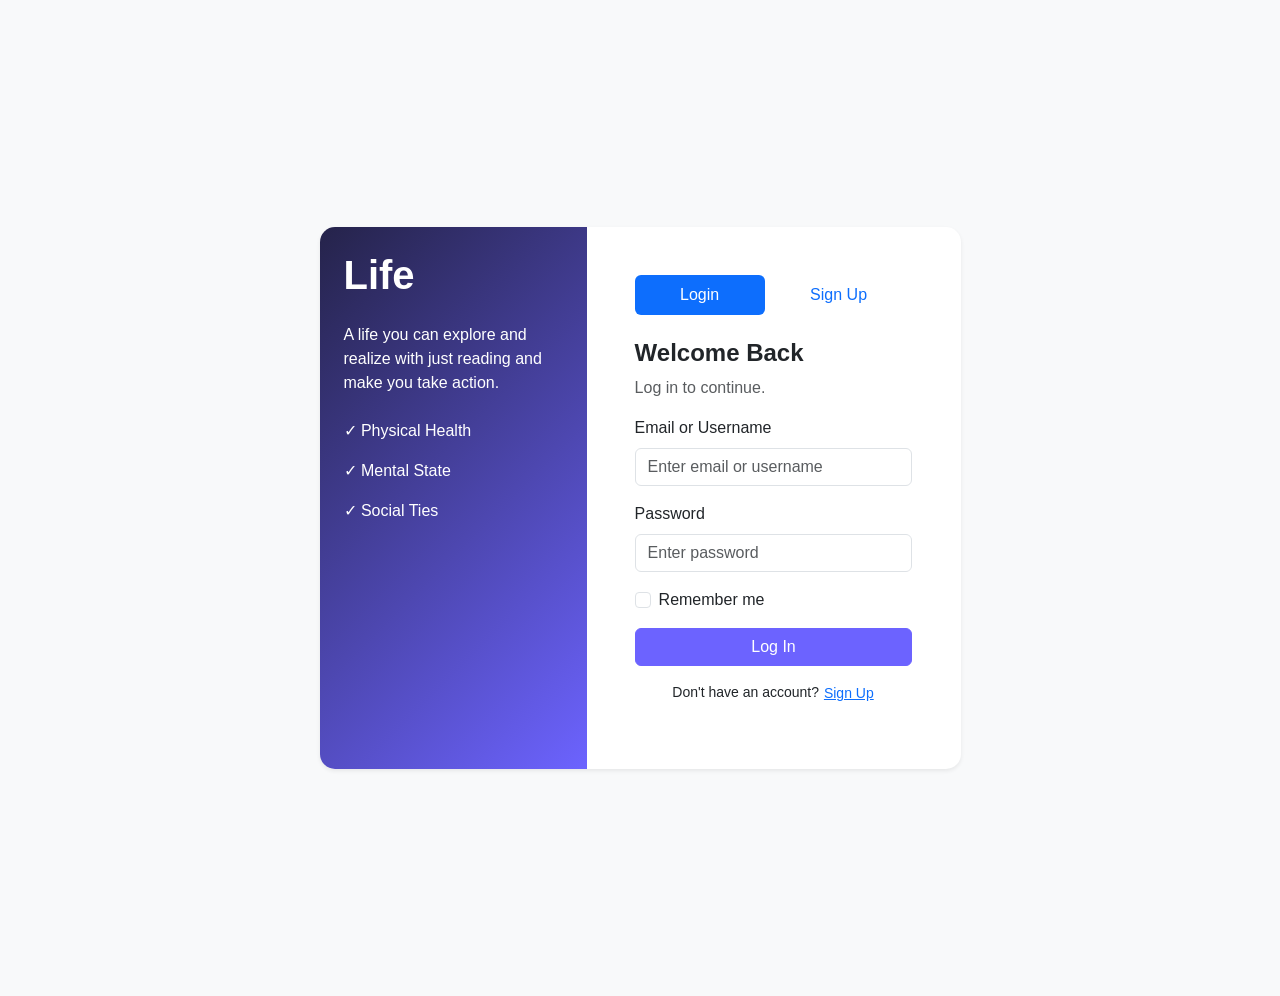
==== index.html @ d4e4fcee "Add files via upload" ====
<!DOCTYPE html>
<html lang="en">
    <head>
        <meta charset="UTF-8">
        <meta name="viewport" content="width=device-width, initial-scale=1.0">

        <title>Life | Login</title>

        <link href="https://cdn.jsdelivr.net/npm/bootstrap@5.3.3/dist/css/bootstrap.min.css" rel="stylesheet">

        <link rel="stylesheet" href="style.css">
    </head>

    <body class="bg-light">

        <main class="container py-5">

            <div class="row justify-content-center align-items-center min-vh-100">

                <div class="col-lg-8 col-xl-7">

                    <div class="card auth-card shadow-sm border-0">

                        <div class="row g-0">

                            <section class="col-md-5 intro-section text-white p-4">

                                <h1 class="fw-bold">Life</h1>

                                <p class="mt-4">A life you can explore and realize with just reading and make you take action.</p>

                                <div class="mt-4">
                                    <p>✓ Physical Health</p>
                                    <p>✓ Mental State</p>
                                    <p>✓ Social Ties</p>
                                </div>

                            </section>

                            <section class="col-md-7 p-4 p-lg-5">

                                <ul class="nav nav-pills nav-fill mb-4">

                                    <li class="nav-item">
                                        <button class="nav-link active"
                                                data-bs-toggle="pill"
                                                data-bs-target="#login">
                                            Login
                                        </button>
                                    </li>

                                    <li class="nav-item">
                                        <button class="nav-link"
                                                data-bs-toggle="pill"
                                                data-bs-target="#signup">
                                            Sign Up
                                        </button>
                                    </li>

                                </ul>


                                <div class="tab-content">

                                    <div class="tab-pane fade show active" id="login">

                                        <h2 class="h4 fw-bold">Welcome Back</h2>

                                        <p class="text-muted">Log in to continue.</p>

                                        <form>

                                            <label class="form-label">Email or Username</label>

                                            <input type="text"
                                                class="form-control mb-3"
                                                placeholder="Enter email or username"
                                                required>

                                            <label class="form-label">Password</label>

                                            <input type="password"
                                                class="form-control mb-3"
                                                placeholder="Enter password"
                                                required>

                                            <div class="form-check mb-3">

                                                <input class="form-check-input"
                                                    type="checkbox"
                                                    id="remember">

                                                <label class="form-check-label" for="remember">Remember me</label>

                                            </div>

                                            <a href="landing.html"
                                            class="btn btn-primary w-100">
                                                Log In</a>

                                        </form>

                                        <p class="text-center mt-3 small">
                                            Don't have an account?
                                            <button class="btn btn-link btn-sm p-0"
                                                    data-bs-toggle="pill"
                                                    data-bs-target="#signup">
                                                Sign Up
                                            </button>
                                        </p>

                                    </div>

                                    <div class="tab-pane fade" id="signup">

                                        <h2 class="h4 fw-bold">Create Account</h2>

                                        <p class="text-muted">Fill out the form below.</p>

                                        <form>

                                            <div class="row">

                                                <div class="col-md-6 mb-3">
                                                    <label class="form-label">
                                                        First Name
                                                    </label>

                                                    <input type="text"
                                                        class="form-control"
                                                        required>
                                                </div>

                                                <div class="col-md-6 mb-3">
                                                    <label class="form-label">
                                                        Last Name
                                                    </label>

                                                    <input type="text"
                                                        class="form-control"
                                                        required>
                                                </div>

                                            </div>


                                            <label class="form-label">Gender</label>

                                            <select class="form-select mb-3" required>

                                                <option selected disabled>Select Gender</option>
                                                <option>Male</option>
                                                <option>Female</option>
                                                <option>Prefer not to say</option>

                                            </select>


                                            <label class="form-label">Email Address</label>

                                            <input type="email"
                                                class="form-control mb-3"
                                                placeholder="name@example.com"
                                                required>


                                            <div class="row">

                                                <div class="col-md-6 mb-3">
                                                    <label class="form-label">
                                                        Password
                                                    </label>

                                                    <input type="password"
                                                        class="form-control"
                                                        required>
                                                </div>

                                                <div class="col-md-6 mb-3">
                                                    <label class="form-label">
                                                        Confirm Password
                                                    </label>

                                                    <input type="password"
                                                        class="form-control"
                                                        required>
                                                </div>

                                            </div>


                                            <div class="form-check mb-3">

                                                <input class="form-check-input"
                                                    type="checkbox"
                                                    id="terms"
                                                    required>

                                                <label class="form-check-label"
                                                    for="terms">
                                                    I agree to the Terms and Conditions.
                                                </label>

                                            </div>


                                            <button type="submit"
                                                    class="btn btn-primary w-100">
                                                Sign Up
                                            </button>

                                        </form>

                                        <p class="text-center mt-3 small">
                                            Already have an account?
                                            <button class="btn btn-link btn-sm p-0"
                                                    data-bs-toggle="pill"
                                                    data-bs-target="#login">
                                                Login
                                            </button>
                                        </p>

                                    </div>
                                </div>
                            </section>
                        </div>
                    </div>
                </div>
            </div>
        </main>

        <script src="https://cdn.jsdelivr.net/npm/bootstrap@5.3.3/dist/js/bootstrap.bundle.min.js">
        </script>

    </body>
</html>
---- style.css ----
:root {
    --primary: #6c63ff;
}

body {
    font-family: Arial, sans-serif;
}

.auth-card {
    overflow: hidden;
    border-radius: 15px;
}

.intro-section {
    background: linear-gradient(135deg, #25234a, var(--primary));
}

.hero {
    background: #f5f6ff;
}

.feature-card {
    border: 0;
    transition: .2s;
}

.feature-card:hover {
    transform: translateY(-5px);
}

.about {
    background: #f8f9fa;
}

.btn-primary {
    background: var(--primary);
    border-color: var(--primary);
}

.btn-primary:hover {
    background: #554dcc;
    border-color: #554dcc;
}

@media (max-width: 767px) {
    .intro-section {
        text-align: center;
    }
}
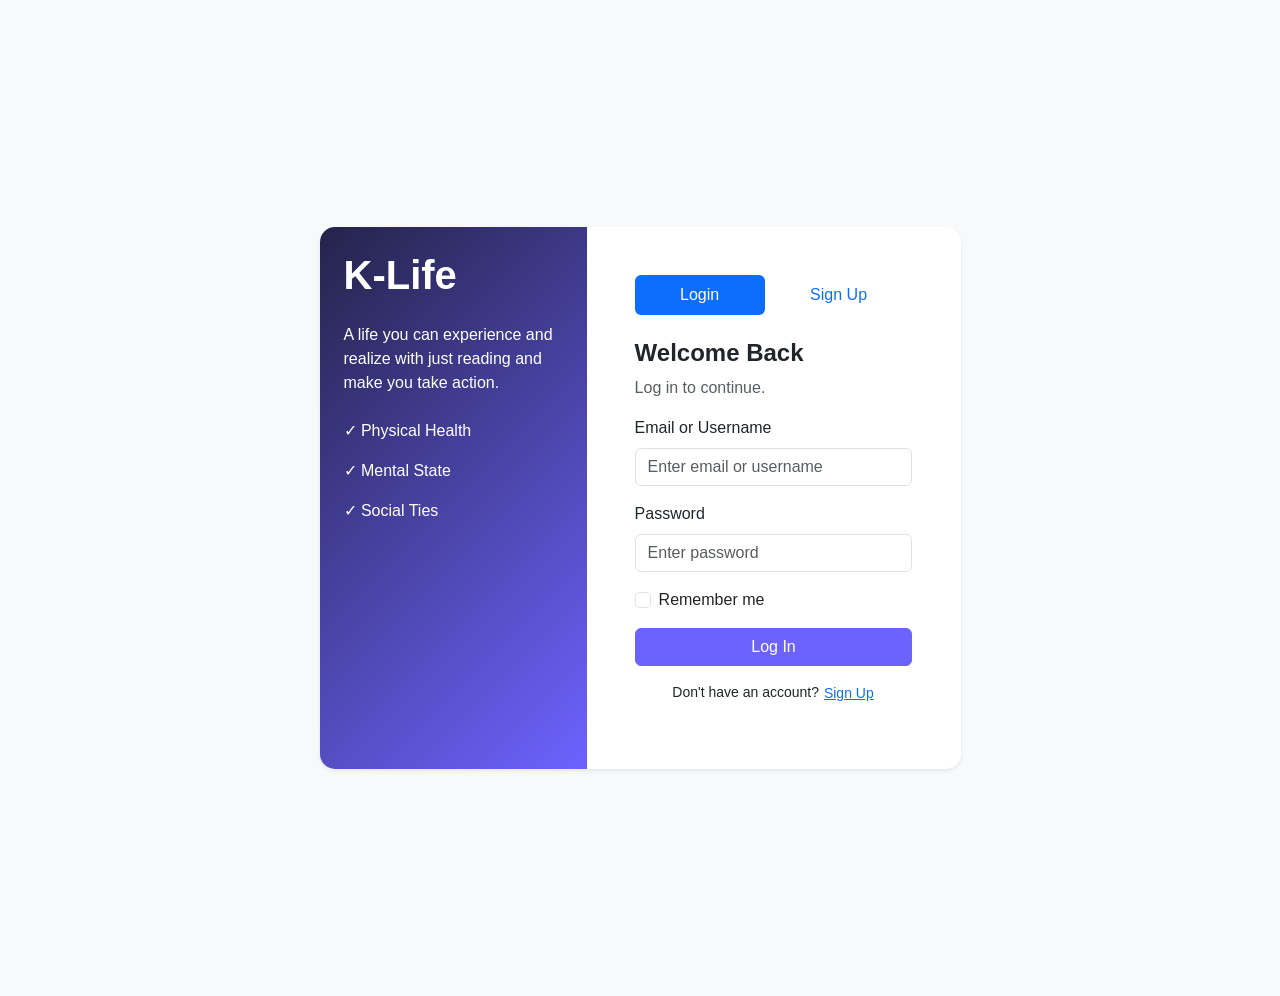
==== commit 84306335: "Update index.html" ====
--- a/index.html
+++ b/index.html
@@ -4,7 +4,7 @@
         <meta charset="UTF-8">
         <meta name="viewport" content="width=device-width, initial-scale=1.0">
 
-        <title>Life | Login</title>
+        <title>K-Life | Login</title>
 
         <link href="https://cdn.jsdelivr.net/npm/bootstrap@5.3.3/dist/css/bootstrap.min.css" rel="stylesheet">
 
@@ -25,9 +25,9 @@
 
                             <section class="col-md-5 intro-section text-white p-4">
 
-                                <h1 class="fw-bold">Life</h1>
-
-                                <p class="mt-4">A life you can explore and realize with just reading and make you take action.</p>
+                                <h1 class="fw-bold">K-Life</h1>
+
+                                <p class="mt-4">A life you can experience and realize with just reading and make you take action.</p>
 
                                 <div class="mt-4">
                                     <p>✓ Physical Health</p>
@@ -233,4 +233,4 @@
         </script>
 
     </body>
-</html>+</html>
